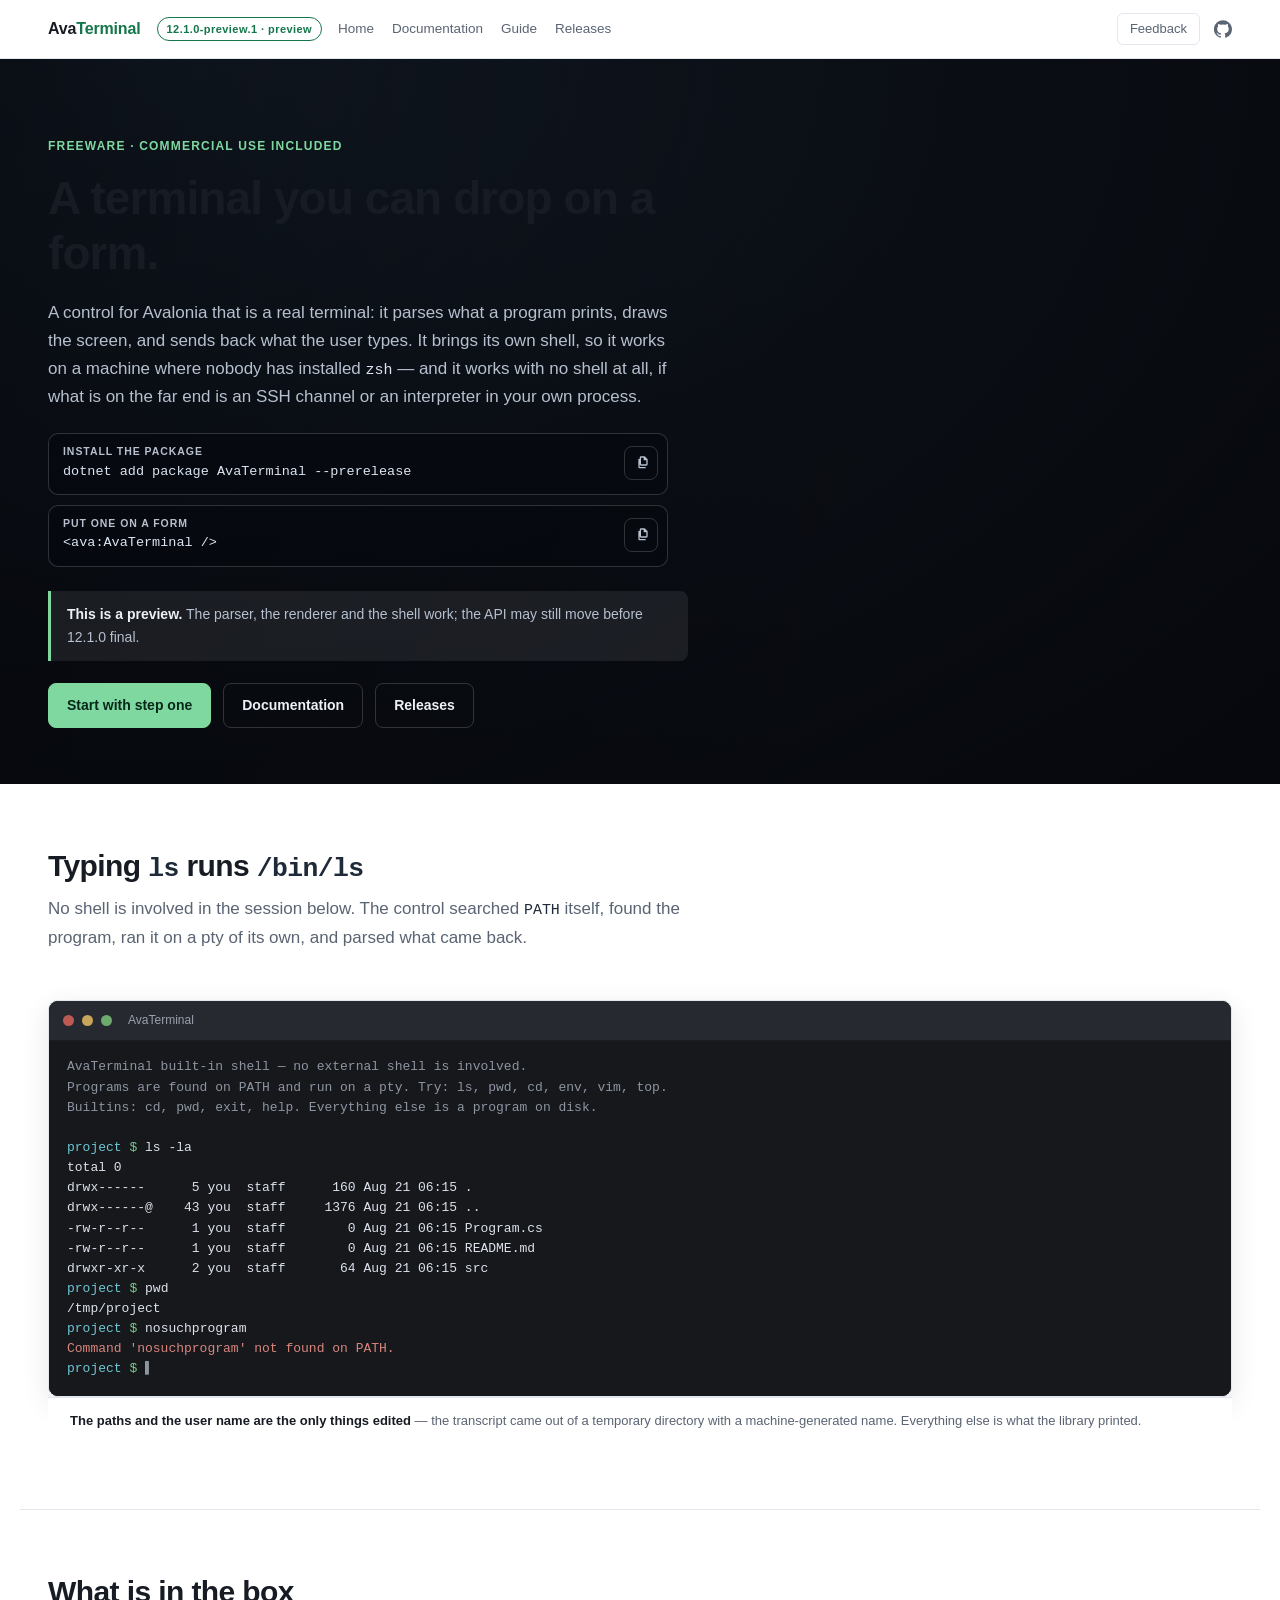
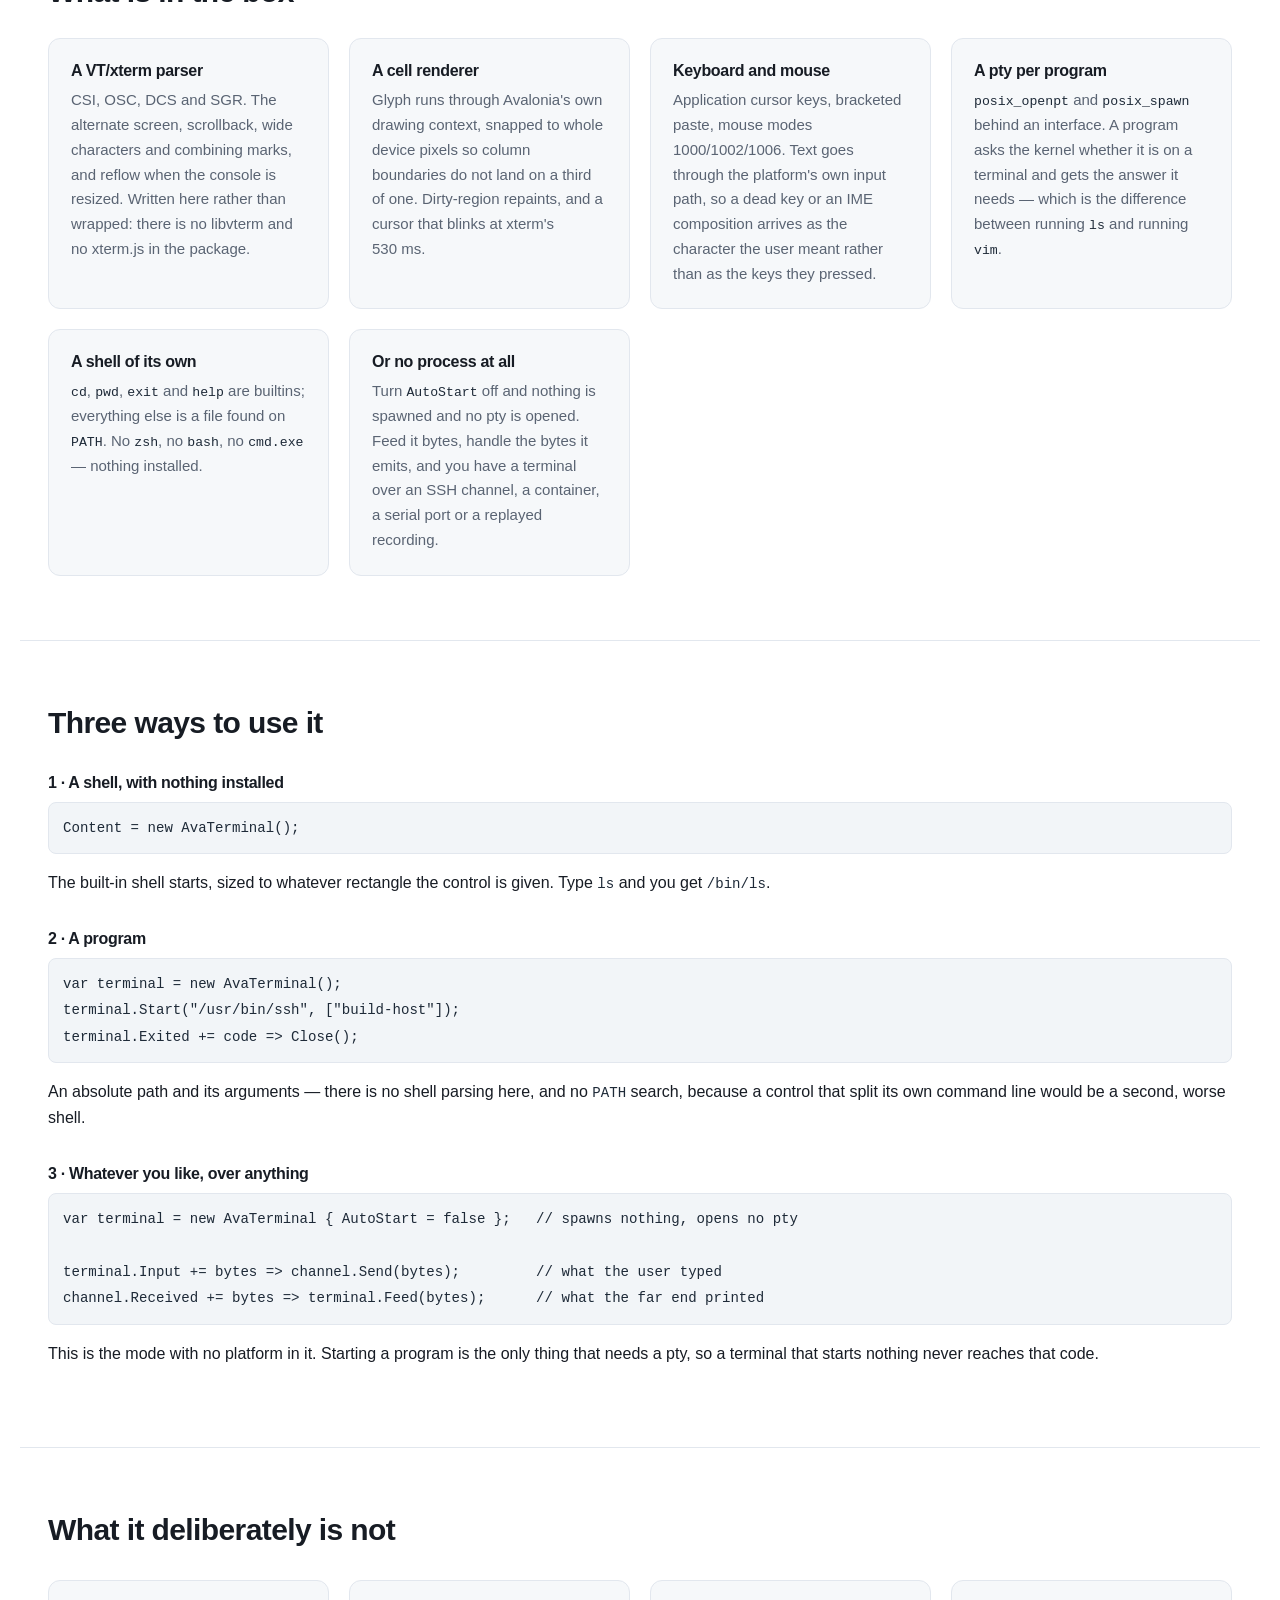
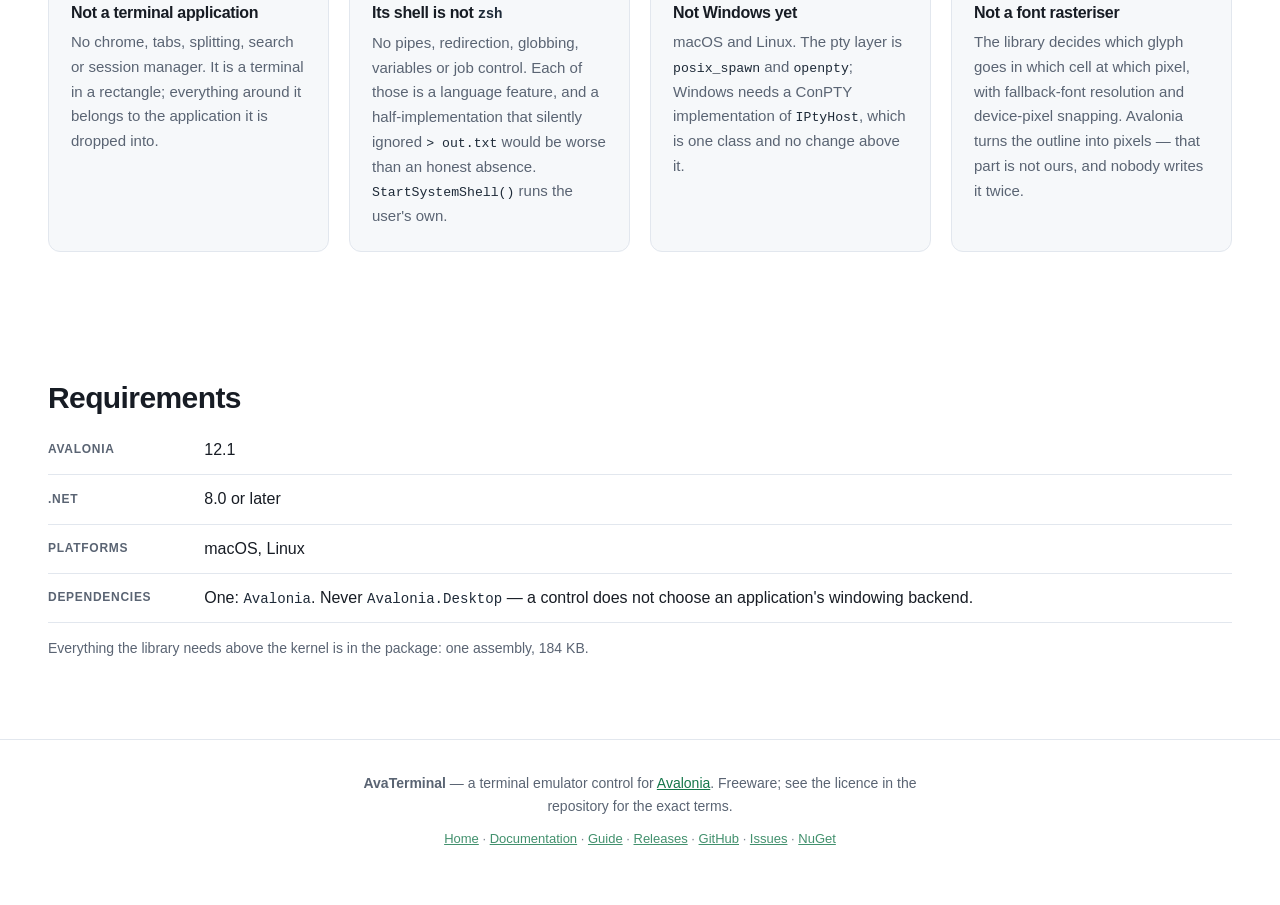
==== docs/index.html @ 20b995df "Published v12.1.0-preview.1" ====
<!doctype html>
<html lang="en">
<head>
<meta charset="utf-8">
<meta name="viewport" content="width=device-width, initial-scale=1">
<title>AvaTerminal — a terminal emulator control for Avalonia</title>
<meta name="description" content="A terminal emulator control for Avalonia. Drop it on a form and it works: a VT/xterm parser, a cell renderer, a pty, and a built-in shell that finds programs on PATH — no zsh, bash or cmd.exe required.">
<link rel="icon" href="icon.png">
<link rel="stylesheet" href="header.css">
<link rel="stylesheet" href="site.css">
<link rel="stylesheet" href="page.css">
</head>
<body data-page="home">

<!--#header-->
<!-- The shared header. Same markup, same class names and the same header.css as the other sites in
     this family. Rewritten by tools/site-parts.py — edit it there, not here. -->
<header class="bar"><nav class="nav" aria-label="Site">
  <a class="brand" href="index.html" title="Home">Ava<span>Terminal</span></a>
  <span class="tag">12.1.0-preview.1 · preview</span>
  <div class="links">
    <a href="index.html">Home</a>
    <a href="documentation.html">Documentation</a>
    <a href="guide.html">Guide</a>
    <a href="releases.html">Releases</a>
  </div>
  <div class="links tools">
    <details class="fb">
      <summary>Feedback</summary>
      <div class="fb-pop">
        <a href="https://github.com/pavel-zheltiakov/AvaTerminal/issues"><svg viewBox="0 0 24 24" aria-hidden="true"><path d="M12 .3a12 12 0 0 0-3.8 23.4c.6.1.8-.3.8-.6v-2c-3.3.7-4-1.6-4-1.6-.5-1.4-1.3-1.8-1.3-1.8-1.1-.7 0-.7 0-.7 1.2 0 1.9 1.2 1.9 1.2 1 1.8 2.8 1.3 3.5 1 0-.8.4-1.3.7-1.6-2.7-.3-5.5-1.3-5.5-6 0-1.2.5-2.3 1.2-3.1-.1-.3-.5-1.5.1-3.2 0 0 1-.3 3.4 1.2a11.5 11.5 0 0 1 6 0c2.3-1.5 3.3-1.2 3.3-1.2.6 1.7.2 2.9.1 3.2.8.8 1.2 1.9 1.2 3.1 0 4.7-2.8 5.7-5.5 6 .4.4.8 1.1.8 2.2v3.3c0 .3.2.7.8.6A12 12 0 0 0 12 .3"/></svg><span><b>GitHub Issues</b><small>A bug, a missing escape sequence, a question — in the open, where the answer helps the next person.</small></span></a>
      </div>
    </details>
    <a class="nav-ico" href="https://github.com/pavel-zheltiakov/AvaTerminal" title="GitHub" aria-label="GitHub"><svg viewBox="0 0 24 24" aria-hidden="true"><path d="M12 .3a12 12 0 0 0-3.8 23.4c.6.1.8-.3.8-.6v-2c-3.3.7-4-1.6-4-1.6-.5-1.4-1.3-1.8-1.3-1.8-1.1-.7 0-.7 0-.7 1.2 0 1.9 1.2 1.9 1.2 1 1.8 2.8 1.3 3.5 1 0-.8.4-1.3.7-1.6-2.7-.3-5.5-1.3-5.5-6 0-1.2.5-2.3 1.2-3.1-.1-.3-.5-1.5.1-3.2 0 0 1-.3 3.4 1.2a11.5 11.5 0 0 1 6 0c2.3-1.5 3.3-1.2 3.3-1.2.6 1.7.2 2.9.1 3.2.8.8 1.2 1.9 1.2 3.1 0 4.7-2.8 5.7-5.5 6 .4.4.8 1.1.8 2.2v3.3c0 .3.2.7.8.6A12 12 0 0 0 12 .3"/></svg></a>
  </div>
</nav></header>
<!--#/header-->

<div class="hero-wrap">
<section class="hero">
  <div class="hero-text">
    <p class="eyebrow">Freeware · commercial use included</p>
    <h1>A terminal you can drop on a form.</h1>
    <p class="lede">
      A control for Avalonia that is a real terminal: it parses what a program prints, draws the
      screen, and sends back what the user types. It brings its own shell, so it works on a machine
      where nobody has installed <code>zsh</code> — and it works with no shell at all, if what is on
      the far end is an SSH channel or an interpreter in your own process.
    </p>

    <div class="get">
      <div class="get-row">
        <span class="get-label">Install the package</span>
        <code>dotnet add package AvaTerminal --prerelease</code>
        <button class="copy" type="button" data-copy title="Copy to the clipboard">
          <span class="copy-label">Copied</span>
          <svg viewBox="0 0 24 24" aria-hidden="true"><path d="M9 2a2 2 0 0 0-2 2v10a2 2 0 0 0 2 2h8a2 2 0 0 0 2-2V6.4L14.6 2H9zm0 2h4v4h4v6H9V4zM5 6v12a2 2 0 0 0 2 2h9v-2H7V6H5z"/></svg>
          <span class="sr">Copy</span>
        </button>
      </div>
      <div class="get-row">
        <span class="get-label">Put one on a form</span>
        <code>&lt;ava:AvaTerminal /&gt;</code>
        <button class="copy" type="button" data-copy title="Copy to the clipboard">
          <span class="copy-label">Copied</span>
          <svg viewBox="0 0 24 24" aria-hidden="true"><path d="M9 2a2 2 0 0 0-2 2v10a2 2 0 0 0 2 2h8a2 2 0 0 0 2-2V6.4L14.6 2H9zm0 2h4v4h4v6H9V4zM5 6v12a2 2 0 0 0 2 2h9v-2H7V6H5z"/></svg>
          <span class="sr">Copy</span>
        </button>
      </div>
    </div>

    <p class="beta-note">
      <strong>This is a preview.</strong> The parser, the renderer and the shell work; the API may
      still move before 12.1.0 final.
    </p>

    <div class="hero-actions">
      <a class="button primary" href="guide.html">Start with step one</a>
      <a class="button" href="documentation.html">Documentation</a>
      <a class="button" href="releases.html">Releases</a>
    </div>
  </div>
</section>
</div>

<section class="stage">
  <h2>Typing <code>ls</code> runs <code>/bin/ls</code></h2>
  <p class="lede">
    No shell is involved in the session below. The control searched <code>PATH</code> itself, found
    the program, ran it on a pty of its own, and parsed what came back.
  </p>

  <!-- Captured from the library, not typed out: tests/AvaTerminal.Tests/SiteTranscript.cs starts a
       BuiltinShell in a temporary directory, types these three lines and writes down what came out.
       A page showing output the program has never produced is a page that goes quietly wrong. -->
  <div class="term">
    <div class="term-bar"><i></i><i></i><i></i><span>AvaTerminal</span></div>
<pre><span class="dim">AvaTerminal built-in shell — no external shell is involved.
Programs are found on PATH and run on a pty. Try: ls, pwd, cd, env, vim, top.
Builtins: cd, pwd, exit, help. Everything else is a program on disk.</span>

<span class="dir">project</span> <span class="sig">$</span> ls -la
total 0
drwx------      5 you  staff      160 Aug 21 06:15 .
drwx------@    43 you  staff     1376 Aug 21 06:15 ..
-rw-r--r--      1 you  staff        0 Aug 21 06:15 Program.cs
-rw-r--r--      1 you  staff        0 Aug 21 06:15 README.md
drwxr-xr-x      2 you  staff       64 Aug 21 06:15 src
<span class="dir">project</span> <span class="sig">$</span> pwd
/tmp/project
<span class="dir">project</span> <span class="sig">$</span> nosuchprogram
<span class="err">Command 'nosuchprogram' not found on PATH.</span>
<span class="dir">project</span> <span class="sig">$</span> <span class="dim">▌</span></pre>
  </div>
  <p class="stage-note">
    <strong>The paths and the user name are the only things edited</strong> — the transcript came out
    of a temporary directory with a machine-generated name. Everything else is what the library
    printed.
  </p>
</section>

<section class="features">
  <h2>What is in the box</h2>

  <div class="grid">
    <article>
      <h3>A VT/xterm parser</h3>
      <p>
        CSI, OSC, DCS and SGR. The alternate screen, scrollback, wide characters and combining marks,
        and reflow when the console is resized. Written here rather than wrapped: there is no
        libvterm and no xterm.js in the package.
      </p>
    </article>
    <article>
      <h3>A cell renderer</h3>
      <p>
        Glyph runs through Avalonia's own drawing context, snapped to whole device pixels so column
        boundaries do not land on a third of one. Dirty-region repaints, and a cursor that blinks at
        xterm's 530&nbsp;ms.
      </p>
    </article>
    <article>
      <h3>Keyboard and mouse</h3>
      <p>
        Application cursor keys, bracketed paste, mouse modes 1000/1002/1006. Text goes through the
        platform's own input path, so a dead key or an IME composition arrives as the character the
        user meant rather than as the keys they pressed.
      </p>
    </article>
    <article>
      <h3>A pty per program</h3>
      <p>
        <code>posix_openpt</code> and <code>posix_spawn</code> behind an interface. A program asks
        the kernel whether it is on a terminal and gets the answer it needs — which is the difference
        between running <code>ls</code> and running <code>vim</code>.
      </p>
    </article>
    <article>
      <h3>A shell of its own</h3>
      <p>
        <code>cd</code>, <code>pwd</code>, <code>exit</code> and <code>help</code> are builtins;
        everything else is a file found on <code>PATH</code>. No <code>zsh</code>, no
        <code>bash</code>, no <code>cmd.exe</code> — nothing installed.
      </p>
    </article>
    <article>
      <h3>Or no process at all</h3>
      <p>
        Turn <code>AutoStart</code> off and nothing is spawned and no pty is opened. Feed it bytes,
        handle the bytes it emits, and you have a terminal over an SSH channel, a container, a serial
        port or a replayed recording.
      </p>
    </article>
  </div>
</section>

<section class="start">
  <h2>Three ways to use it</h2>

  <h3>1 · A shell, with nothing installed</h3>
<pre><code>Content = new AvaTerminal();</code></pre>
  <p>
    The built-in shell starts, sized to whatever rectangle the control is given. Type <code>ls</code>
    and you get <code>/bin/ls</code>.
  </p>

  <h3>2 · A program</h3>
<pre><code>var terminal = new AvaTerminal();
terminal.Start("/usr/bin/ssh", ["build-host"]);
terminal.Exited += code =&gt; Close();</code></pre>
  <p>
    An absolute path and its arguments — there is no shell parsing here, and no <code>PATH</code>
    search, because a control that split its own command line would be a second, worse shell.
  </p>

  <h3>3 · Whatever you like, over anything</h3>
<pre><code>var terminal = new AvaTerminal { AutoStart = false };   // spawns nothing, opens no pty

terminal.Input += bytes =&gt; channel.Send(bytes);         // what the user typed
channel.Received += bytes =&gt; terminal.Feed(bytes);      // what the far end printed</code></pre>
  <p>
    This is the mode with no platform in it. Starting a program is the only thing that needs a pty,
    so a terminal that starts nothing never reaches that code.
  </p>
</section>

<section class="limits">
  <h2>What it deliberately is not</h2>

  <div class="cards">
    <div class="card">
      <h3>Not a terminal application</h3>
      <p>
        No chrome, tabs, splitting, search or session manager. It is a terminal in a rectangle;
        everything around it belongs to the application it is dropped into.
      </p>
    </div>
    <div class="card">
      <h3>Its shell is not <code>zsh</code></h3>
      <p>
        No pipes, redirection, globbing, variables or job control. Each of those is a language
        feature, and a half-implementation that silently ignored <code>&gt; out.txt</code> would be
        worse than an honest absence. <code>StartSystemShell()</code> runs the user's own.
      </p>
    </div>
    <div class="card">
      <h3>Not Windows yet</h3>
      <p>
        macOS and Linux. The pty layer is <code>posix_spawn</code> and <code>openpty</code>; Windows
        needs a ConPTY implementation of <code>IPtyHost</code>, which is one class and no change
        above it.
      </p>
    </div>
    <div class="card">
      <h3>Not a font rasteriser</h3>
      <p>
        The library decides which glyph goes in which cell at which pixel, with fallback-font
        resolution and device-pixel snapping. Avalonia turns the outline into pixels — that part is
        not ours, and nobody writes it twice.
      </p>
    </div>
  </div>
</section>

<section>
  <h2>Requirements</h2>
  <table>
    <tr><th>Avalonia</th><td>12.1</td></tr>
    <tr><th>.NET</th><td>8.0 or later</td></tr>
    <tr><th>Platforms</th><td>macOS, Linux</td></tr>
    <tr><th>Dependencies</th><td>One: <code>Avalonia</code>. Never <code>Avalonia.Desktop</code> — a control does not choose an application's windowing backend.</td></tr>
  </table>
  <p class="footnote">
    Everything the library needs above the kernel is in the package: one assembly, 184&nbsp;KB.
  </p>
</section>

<!--#footer-->
<footer>
  <p>
    <strong>AvaTerminal</strong> — a terminal emulator control for
    <a href="https://avaloniaui.net/">Avalonia</a>. Freeware; see the licence in the repository for the
    exact terms.
  </p>
  <p class="thin">
    <a href="index.html">Home</a> ·
    <a href="documentation.html">Documentation</a> ·
    <a href="guide.html">Guide</a> ·
    <a href="releases.html">Releases</a> ·
    <a href="https://github.com/pavel-zheltiakov/AvaTerminal">GitHub</a> ·
    <a href="https://github.com/pavel-zheltiakov/AvaTerminal/issues">Issues</a> ·
    <a href="https://www.nuget.org/packages/AvaTerminal">NuGet</a>
  </p>
</footer>
<!--#/footer-->

<script src="site.js" defer></script>
</body>
</html>
---- docs/header.css ----
/*
 * The shared header — one component, used by every page of every one of these projects.
 *
 * Structure and class names are the ones AvaDevTools uses, so the two sites read as the same product
 * family: brand and the page's own links on the left, feedback and the outbound icons pushed to the
 * right. Nothing here names a colour. Every value comes from a custom property the host stylesheet
 * defines, which is why the identical markup renders in this site's green palette and in AvaDevTools'
 * blue one without a fork.
 *
 * Required from the host: --bar (the bar's height) and --bg-alt --panel --line --text --dim --accent.
 *
 * Optional from the host: --bar-width and --bar-pad, which put the bar's contents on the same centred
 * column as the page beneath it. The bar itself stays full width — a sticky rule that stopped short of
 * the window edges would read as a floating box rather than as the top of the page — but a brand jammed
 * against the left edge of a wide monitor while the first heading below it starts two hundred pixels in
 * is the kind of misalignment that is invisible until it is pointed out and impossible to unsee after.
 * The defaults suit a single-column page; a site with a different content width says so.
 *
 * The feedback popup is a <details>. Disclosure is something HTML already does, so the header needs no
 * script — which matters, because the generated reference pages have none and are meant to keep working
 * from a file:// URL.
 */

.bar {
  position: sticky;
  top: 0;
  z-index: 20;
  background: var(--panel);
  border-bottom: 1px solid var(--line);
}

.bar .nav {
  display: flex;
  align-items: center;
  gap: 16px;
  height: var(--bar);
  max-width: var(--bar-width, 1240px);
  margin: 0 auto;
  padding: 0 var(--bar-pad, 28px);
}

.brand {
  display: flex;
  align-items: center;
  font-weight: 650;
  font-size: 16px;
  letter-spacing: -0.01em;
  color: var(--text);
  text-decoration: none;
  white-space: nowrap;
}

/* No gap on .brand — a name split across two spans is one word, and a gap would put a space inside it.
   The dot, where a site uses one, carries its own margin. */
.brand .dot {
  width: 10px;
  height: 10px;
  margin-right: 9px;
  border-radius: 50%;
  background: var(--accent);
  box-shadow: 0 0 10px var(--accent);
}

.brand span { color: var(--accent); }

.tag {
  font-size: 11px;
  font-weight: 600;
  letter-spacing: 0.04em;
  color: var(--accent);
  border: 1px solid var(--accent);
  border-radius: 999px;
  padding: 2px 9px;
  white-space: nowrap;
}

/* Direct children only. The popup hanging off the feedback button is full of prose that has to wrap,
   and it lives inside .links — so a descendant selector here would set nowrap on it and push it off
   the side of the screen. */
.bar .links { display: flex; align-items: center; gap: 18px; }
.bar .links > a { color: var(--dim); text-decoration: none; font-size: 13.5px; white-space: nowrap; }
.bar .links > a:hover { color: var(--text); }

.bar .tools { margin-left: auto; gap: 14px; }

.nav-ico { display: flex; align-items: center; color: var(--dim); }
.nav-ico svg { width: 18px; height: 18px; fill: currentColor; }
.nav-ico:hover { color: var(--text); }

/* ---- feedback ---- */

.fb { position: relative; }

.fb > summary {
  list-style: none;
  cursor: pointer;
  user-select: none;
  padding: 4px 12px;
  font-size: 13px;
  color: var(--dim);
  border: 1px solid var(--line);
  border-radius: 6px;
}

.fb > summary::-webkit-details-marker { display: none; }
.fb > summary:hover, .fb[open] > summary { color: var(--text); border-color: var(--accent); }

.fb-pop {
  position: absolute;
  top: calc(100% + 10px);
  right: 0;
  z-index: 30;
  width: 274px;
  padding: 6px;
  background: var(--panel);
  border: 1px solid var(--line);
  border-radius: 10px;
  box-shadow: 0 12px 32px rgb(0 0 0 / 35%);
}

.fb-pop a {
  display: flex;
  gap: 10px;
  align-items: flex-start;
  padding: 9px 10px;
  border-radius: 7px;
  color: var(--text);
  font-size: 13.5px;
  text-decoration: none;
}

.fb-pop a:hover { background: var(--bg-alt); }
.fb-pop a > span { min-width: 0; }
.fb-pop svg { width: 17px; height: 17px; fill: var(--dim); flex: none; margin-top: 2px; }
.fb-pop a:hover svg { fill: var(--accent); }
.fb-pop b { display: block; font-weight: 600; line-height: 1.35; }
.fb-pop small { display: block; margin-top: 1px; color: var(--dim); font-size: 12px; line-height: 1.45; }

/* ---- narrow ----
   The page links drop to their own row; the brand and the outbound links stay on the first one, because
   those are the two things worth reaching without thinking. */

/* The bar is two rows below this width, so --bar — which is what anything scrolling to an anchor subtracts —
   has to grow with it. That override lives in site.css and api.css rather than here, because both of them
   load after this file and would otherwise put the 58px back. */

@media (max-width: 860px) {
  .bar .nav { flex-wrap: wrap; height: auto; padding: 10px 16px; row-gap: 10px; }
  /* The centring is what a narrow screen has no room for: below this width the content column is the
     window, so the max-width would only take the padding back off again. */
  .bar .links:not(.tools) { order: 1; width: 100%; gap: 16px; flex-wrap: wrap; row-gap: 8px; }
  .fb-pop { width: min(274px, calc(100vw - 32px)); }
}
---- docs/site.css ----
/*
 * One stylesheet, no framework, no build step.
 *
 * Dark by default because the product is a dark viewport, but the reader's own setting wins — a light-mode
 * user opening a black page has been told the page does not care about them.
 */

:root {
  --bg: #0d1016;
  --bg-alt: #11151d;
  --panel: #151a23;
  --line: #222a36;
  --text: #dde2ec;
  --dim: #949dad;
  --accent: #7fd8a0;
  --accent-ink: #06281a;
  --code: #cbd4e4;
  --codebg: #0b0e14;
  --shadow: 0 8px 32px rgb(0 0 0 / 45%);
  --bar: 58px;

  /* What header.css puts the bar's contents on. The same pair every <section> below uses, written here
     rather than left to the header's defaults so that changing the page's column moves the brand with it. */
  --bar-width: 1240px;
  --bar-pad: 28px;
}

@media (prefers-color-scheme: light) {
  :root {
    --bg: #ffffff;
    --bg-alt: #f6f8fa;
    --panel: #ffffff;
    --line: #e2e7ee;
    --text: #171c24;
    --dim: #5a6473;
    --accent: #14764a;
    --accent-ink: #ffffff;
    --code: #1e2a38;
    --codebg: #f2f5f8;
    --shadow: 0 8px 28px rgb(15 25 40 / 10%);
  }
}

* { box-sizing: border-box; }

body {
  margin: 0;
  background: var(--bg);
  color: var(--text);
  font: 16px/1.65 -apple-system, BlinkMacSystemFont, "Segoe UI", Roboto, Helvetica, Arial, sans-serif;
  -webkit-font-smoothing: antialiased;
}

img { max-width: 100%; height: auto; display: block; }

a { color: var(--accent); }

h1, h2, h3 { letter-spacing: -0.02em; line-height: 1.2; }

code {
  font-family: ui-monospace, SFMono-Regular, "SF Mono", Menlo, Consolas, monospace;
  font-size: 0.88em;
  color: var(--code);
}

pre {
  margin: 0 0 16px;
  padding: 12px 14px;
  overflow-x: auto;
  background: var(--codebg);
  border: 1px solid var(--line);
  border-radius: 8px;
}

pre code { white-space: pre; }

/* The install line on a release card. site.js writes these; nothing on the landing page uses it any more. */
.install { display: inline-block; margin-bottom: 14px; font-size: 15px; }

/* The top bar lives in header.css — the same file, the same markup and the same class names as the other
   sites in this family. It reads --bar and the palette above and nothing else. */

/* ---- hero ----

   The hero stands on shots/hero.jpg, which is a dark photograph in both themes — so inside .hero-wrap the
   palette stops following the page and fixes itself. Redefining the custom properties on the wrapper rather
   than restyling each element means everything inside, including anything added later, is already correct:
   a light-mode reader gets a dark hero, which is the only readable answer short of shipping a second
   photograph. */

.hero-wrap {
  position: relative;
  isolation: isolate;
  background: #06080d url("shots/hero.jpg") center / cover no-repeat;

  --text: #eef2f8;
  --dim: #b6c0ce;
  --code: #dbe4f0;
  --codebg: rgb(6 9 14 / 66%);
  --line: rgb(255 255 255 / 17%);
  --bg-alt: rgb(255 255 255 / 8%);
  --accent: #7fd8a0;
  --accent-ink: #06281a;
}

/* A little more darkness under the words than the file already carries. The baked gradient is aimed at one
   crop; this one survives every other, which matters most on a phone, where cover throws away most of the
   width and the part that survives is not the part that was darkened. */
.hero-wrap::before {
  content: "";
  position: absolute;
  inset: 0;
  z-index: -1;
  background: linear-gradient(100deg, rgb(5 7 12 / 62%) 0%, rgb(5 7 12 / 24%) 46%, rgb(5 7 12 / 0%) 68%);
}

.hero {
  display: grid;
  grid-template-columns: minmax(0, 640px);
  gap: 48px;
  align-items: center;
  max-width: 1240px;
  margin: 0 auto;
  padding: 78px 28px 56px;
}

.hero-credit {
  max-width: 1240px;
  margin: 0 auto;
  padding: 0 28px 26px;
  color: var(--dim);
  font-size: 12.5px;
}

.eyebrow {
  margin: 0 0 14px;
  font-size: 12px;
  font-weight: 600;
  letter-spacing: 0.1em;
  text-transform: uppercase;
  color: var(--accent);
}

.hero h1 { margin: 0 0 18px; font-size: clamp(30px, 4.4vw, 46px); }

.lede { color: var(--dim); font-size: 17px; margin: 0 0 22px; }

/* ---- the two commands ----

   A label over each command rather than beside it, and the copy button spanning both rows on the right.
   Beside would work for "Install the package" and then break on the clone URL, which is fifty-six
   characters and has nowhere to go on a phone; this way the command owns the full width of the row and
   scrolls inside it when there is not enough. */

.get { display: grid; gap: 10px; margin: 0 0 24px; max-width: 620px; }

.get-row {
  display: grid;
  grid-template-columns: minmax(0, 1fr) auto;
  align-items: center;
  column-gap: 10px;
  padding: 9px 9px 11px 14px;
  background: var(--codebg);
  border: 1px solid var(--line);
  border-radius: 10px;
}

.get-label {
  grid-column: 1;
  font-size: 10.5px;
  font-weight: 650;
  letter-spacing: 0.09em;
  text-transform: uppercase;
  color: var(--dim);
}

.get-row code {
  grid-column: 1;
  overflow-x: auto;
  white-space: nowrap;
  font-size: 13.5px;
  scrollbar-width: none;
}

.get-row code::-webkit-scrollbar { display: none; }

.copy {
  grid-column: 2;
  grid-row: 1 / 3;
  display: grid;
  place-items: center;
  width: 34px;
  height: 34px;
  padding: 0;
  background: none;
  border: 1px solid var(--line);
  border-radius: 8px;
  color: var(--dim);
  cursor: pointer;
}

.copy:hover { color: var(--text); border-color: var(--accent); }
.copy svg { width: 16px; height: 16px; fill: currentColor; }

/* Both children occupy the same cell, so the button does not change size when the word appears. */
.copy > * { grid-area: 1 / 1; }
.copy .copy-label {
  font-size: 10px;
  font-weight: 650;
  letter-spacing: 0.03em;
  color: var(--accent);
  opacity: 0;
}

.copy[data-copied] { border-color: var(--accent); }
.copy[data-copied] svg { opacity: 0; }
.copy[data-copied] .copy-label { opacity: 1; }

/* Present to a screen reader, absent from the page. The icon says "copy" to everyone who can see it. */
.sr {
  position: absolute;
  width: 1px;
  height: 1px;
  overflow: hidden;
  clip-path: inset(50%);
  white-space: nowrap;
}

.beta-note {
  margin: 0 0 22px;
  padding: 12px 16px;
  border-left: 3px solid var(--accent);
  background: var(--bg-alt);
  border-radius: 0 8px 8px 0;
  color: var(--dim);
  font-size: 14px;
}

.beta-note strong { color: var(--text); }

.hero-actions { display: flex; gap: 12px; flex-wrap: wrap; margin: 0; }

.button {
  display: inline-block;
  padding: 10px 18px;
  border: 1px solid var(--line);
  border-radius: 8px;
  color: var(--text);
  text-decoration: none;
  font-size: 14px;
  font-weight: 550;
}

.button:hover { border-color: var(--accent); }

.button.primary {
  background: var(--accent);
  border-color: var(--accent);
  color: var(--accent-ink);
}

figcaption { color: var(--dim); font-size: 13px; margin-top: 10px; }

/* ---- the demo stage ----

   demo.html is one control filling the window, so its page is a column: bar, stage, one line underneath.
   The stage takes what is left rather than a fixed height, because "what is left" is the only answer that
   is right on a laptop, on a phone in either orientation, and on the two-row bar in between. */

/* height, not min-height. A flex column sized only by min-height has no definite height to hand down, so
   the percentage below has nothing to resolve against — and an iframe with no resolvable height falls back
   to its default of 150 pixels, which is what a three-dimensional scene squeezed into a letterbox at the
   top of a black page looks like. */
body.demo-page {
  display: flex;
  flex-direction: column;
  height: 100vh;
  height: 100svh;
}

/* Grid with one explicit row, for the same reason. A flex item's used height is not definite enough for a
   percentage child in every browser; 1fr of a definite container is. */
.stage {
  flex: 1 1 auto;
  min-height: 320px;
  display: grid;
  grid-template-rows: 1fr;
}

.stage-frame {
  display: block;
  width: 100%;
  height: 100%;
  border: 0;
  background: #06080d;
}

/* The film, and the still a browser with no video falls back to. Both fill the frame and neither is
   allowed to make the page taller than the picture it is showing. */
.stage-frame > video,
.stage-frame > img,
.stage-frame > video > img {
  display: block;
  width: 100%;
  height: auto;
}

.stage-note {
  margin: 0;
  padding: 12px 22px 14px;
  border-top: 1px solid var(--line);
  background: var(--panel);
  color: var(--dim);
  font-size: 13px;
}

.stage-note strong { color: var(--text); }

/* ---- sections ---- */

/* scroll-margin because the header is sticky: without it a jump to #start puts the heading behind the bar.
   The 64px padding hides that on a wide screen by accident, and stops hiding it the moment the bar wraps. */
section { max-width: 1240px; margin: 0 auto; padding: 64px 28px; scroll-margin-top: var(--bar); }

section h2 {
  font-size: clamp(22px, 2.6vw, 30px);
  margin: 0 0 10px;
}

section > .lede { max-width: 70ch; }

.story, .measured { border-top: 1px solid var(--line); }
.features, .start, .limits { border-top: 1px solid var(--line); }

/* ---- story slider ---- */

.slider { position: relative; margin-top: 28px; }

.track { display: grid; gap: 40px; }

/* Applied by script. Without it every slide is simply visible, stacked, which is a perfectly good page. */
.slider.live .track { display: block; }
.slider.live .slide { display: none; }
.slider.live .slide.current { display: grid; }

.slide {
  margin: 0;
  grid-template-columns: minmax(0, 3fr) minmax(0, 2fr);
  gap: 32px;
  align-items: center;
}

.slide img {
  border-radius: 12px;
  border: 1px solid var(--line);
  box-shadow: var(--shadow);
  background: var(--codebg);
}

.slide figcaption { margin: 0; color: var(--text); }
.slide figcaption h3 { margin: 0 0 10px; font-size: 19px; }
.slide figcaption p { margin: 0; color: var(--dim); }

.slide-nav {
  position: absolute;
  top: 34%;
  width: 40px;
  height: 40px;
  border-radius: 50%;
  border: 1px solid var(--line);
  background: var(--panel);
  color: var(--text);
  font-size: 20px;
  line-height: 1;
  cursor: pointer;
  display: none;
}

.slider.live .slide-nav { display: block; }
.slide-nav:hover { border-color: var(--accent); }
.slide-nav.prev { left: -8px; }
.slide-nav.next { right: -8px; }

.dots { display: none; gap: 8px; justify-content: center; margin-top: 28px; flex-wrap: wrap; }
.slider.live .dots { display: flex; }

.dots button {
  width: 26px;
  height: 26px;
  padding: 0;
  border-radius: 50%;
  border: 1px solid var(--line);
  background: none;
  color: var(--dim);
  font-size: 11px;
  cursor: pointer;
}

.dots button[aria-selected="true"] {
  border-color: var(--accent);
  color: var(--accent);
  font-weight: 700;
}

/* ---- concepts ----
   Hand-drawn SVG, coloured from the same custom properties as the page, so one diagram is legible in both
   themes. Narrow screens scroll it rather than shrink it: a diagram squeezed to 320px is not a smaller
   diagram, it is an unreadable one. */

.concepts { border-top: 1px solid var(--line); }

.diagram { overflow-x: auto; margin: 28px 0 20px; }
.diagram svg { display: block; width: 100%; min-width: 720px; height: auto; }

.d-box { fill: var(--panel); stroke: var(--line); }
.d-box-accent { fill: var(--panel); stroke: var(--accent); }
.d-row { fill: var(--bg-alt); stroke: var(--line); }
.d-band-label {
  fill: var(--dim); font: 650 10px -apple-system, BlinkMacSystemFont, "Segoe UI", sans-serif;
  letter-spacing: 0.12em; text-transform: uppercase;
}
.d-title { fill: var(--text); font: 600 13.5px -apple-system, BlinkMacSystemFont, "Segoe UI", sans-serif; }
.d-sub { fill: var(--dim); font: 11.5px -apple-system, BlinkMacSystemFont, "Segoe UI", sans-serif; }
.d-note { fill: var(--dim); font: 11px -apple-system, BlinkMacSystemFont, "Segoe UI", sans-serif; }
.d-edge { stroke: var(--dim); stroke-width: 1.4; fill: none; }
.d-head { fill: var(--dim); }
.d-rule { stroke: var(--line); stroke-width: 1; stroke-dasharray: 5 5; fill: none; }

/* Small line drawings inside the boxes. A label alone says what a stage is called; a picture of a tree, a
   copy, a photograph and a window says what it *is*, which is the thing a reader who has not used the
   library yet is missing. */
.d-glyph { fill: none; stroke: var(--accent); stroke-width: 1.6; stroke-linecap: round; stroke-linejoin: round; }
.d-glyph-solid { fill: var(--panel); stroke: var(--accent); stroke-width: 1.6; }
.d-glyph-ink { fill: var(--accent); }
.d-glyph-dim { fill: none; stroke: var(--dim); stroke-width: 1.4; }

.cards {
  display: grid;
  grid-template-columns: repeat(auto-fit, minmax(280px, 1fr));
  gap: 20px;
  margin-top: 32px;
}

.card {
  display: block;
  padding: 22px;
  background: var(--bg-alt);
  border: 1px solid var(--line);
  border-radius: 12px;
  text-decoration: none;
}

.card:hover { border-color: var(--accent); }
.card h3 { margin: 0 0 8px; font-size: 16px; color: var(--text); }
.card p { margin: 0; color: var(--dim); font-size: 15px; }

/* ---- features ---- */

.grid {
  display: grid;
  grid-template-columns: repeat(auto-fit, minmax(280px, 1fr));
  gap: 20px;
  margin-top: 28px;
}

.grid article {
  padding: 22px;
  background: var(--bg-alt);
  border: 1px solid var(--line);
  border-radius: 12px;
}

.grid h3 { margin: 0 0 8px; font-size: 16px; }
.grid p { margin: 0; color: var(--dim); font-size: 15px; }

/* ---- measured ---- */

.scroller { overflow-x: auto; margin: 24px 0 12px; }

table { width: 100%; border-collapse: collapse; min-width: 560px; }

th, td { text-align: left; padding: 11px 16px 11px 0; border-bottom: 1px solid var(--line); }

th { font-size: 12px; text-transform: uppercase; letter-spacing: 0.06em; color: var(--dim); font-weight: 600; }

td.num, th.num { text-align: right; font-variant-numeric: tabular-nums; }
tbody td.num { font-weight: 650; }

.footnote { color: var(--dim); font-size: 14px; max-width: 78ch; }

/* ---- quick start ---- */

.two-up {
  display: grid;
  grid-template-columns: repeat(auto-fit, minmax(320px, 1fr));
  gap: 32px;
  margin: 24px 0 8px;
}

.two-up h3 { font-size: 15px; margin: 0 0 10px; color: var(--dim); font-weight: 600; }
.two-up h3:not(:first-child) { margin-top: 24px; }
.two-up p { color: var(--dim); font-size: 15px; }

.start > h3 { font-size: 16px; margin: 32px 0 10px; }

/* ---- limits ---- */

.limits ul { margin: 24px 0 0; padding-left: 22px; max-width: 82ch; }
.limits li { margin-bottom: 10px; color: var(--dim); }
.limits strong { color: var(--text); }

/* The way into the book, for a reader who has never done any of this. Same shape as the beta note, because
   both are an aside that should not read as another feature card. */
.book-note { margin-top: 28px; max-width: 82ch; }
.book-note strong { color: var(--text); }

/* The language switcher, built by site.js only when there is a language to switch to. */
.langs { display: flex; gap: 10px; align-items: center; }
.langs a { color: var(--dim); text-decoration: none; font-size: 12.5px; }
.langs a:hover { color: var(--text); }
.langs a.on { color: var(--accent); font-weight: 600; }

/* ---- releases ----
   One card per version, the notes rendered from the same Markdown the GitHub release carries. The prose is
   held to a reading measure while the card is not, because a release-notes table wants the width and a
   paragraph does not. */

.releases { max-width: 1000px; }

.rel {
  margin: 28px 0 0;
  padding: 22px 24px 18px;
  background: var(--bg-alt);
  border: 1px solid var(--line);
  border-radius: 12px;
}

.rel h3 { margin: 0 0 14px; font-size: 20px; }

.rel-date { margin-left: 8px; font-size: 13px; font-weight: 400; color: var(--dim); letter-spacing: 0; }

.rel-pre {
  margin-left: 8px;
  padding: 2px 8px;
  border: 1px solid var(--accent);
  border-radius: 999px;
  color: var(--accent);
  font-size: 11px;
  font-weight: 600;
  letter-spacing: 0.04em;
  vertical-align: 2px;
}

.rel .install { display: block; margin-bottom: 18px; }

.rel-body { max-width: 82ch; }
.rel-body p { color: var(--dim); }
/* The Markdown renderer shifts every heading down a level to sit under the card's own title, so the notes'
   "## API" arrives as an h3 and its "### Scene" as an h4. The two were styled the wrong way round: the
   section headings came out smaller, greyer and uppercase, while the subsections nested inside them were
   larger and white — which reads as the hierarchy running backwards. API, Improvements and Known limits
   are the three things somebody scans for, so they get the weight; Scene and Renderers are subdivisions of
   one of them and take the quiet label style that used to be on their parent. */
.rel-body h3 {
  margin: 28px 0 10px;
  padding-top: 20px;
  border-top: 1px solid var(--line);
  font-size: 17px;
  font-weight: 650;
  color: var(--text);
}

/* A rule reads as a separator between sections, not as the top of the first one. */
.rel-body h3:first-child { margin-top: 6px; padding-top: 0; border-top: 0; }

.rel-body h4 {
  margin: 18px 0 6px;
  font-size: 12.5px;
  font-weight: 600;
  text-transform: uppercase;
  letter-spacing: 0.06em;
  color: var(--dim);
}
.rel-body ul { margin: 0 0 14px; padding-left: 22px; color: var(--dim); }
.rel-body .scroller { max-width: none; }
.rel-body table { min-width: 480px; }
.rel-body strong { color: var(--text); }

.rel-links { margin: 18px 0 0; font-size: 14px; color: var(--dim); }

/* ---- footer ---- */

footer {
  border-top: 1px solid var(--line);
  padding: 32px 28px 48px;
  text-align: center;
  color: var(--dim);
  font-size: 14px;
}

footer p { max-width: 74ch; margin: 0 auto 10px; }
footer .thin { font-size: 13px; opacity: 0.8; }

/* ---- narrow ---- */

/* Matches the width at which header.css wraps the bar onto two rows. See the note there: the value has to be
   corrected from here, because this file loads second. */
@media (max-width: 860px) { :root { --bar: 96px; } }

@media (max-width: 900px) {
  .hero { grid-template-columns: minmax(0, 1fr); gap: 32px; padding-top: 44px; }

  /* cover keeps the middle of the file, and the middle is where the photographs are — so the words end up
     over them. Pull the crop left onto the planet, and darken the whole thing rather than one side of it. */
  .hero-wrap { background-position: 26% center; }
  .hero-wrap::before { background: linear-gradient(180deg, rgb(5 7 12 / 74%), rgb(5 7 12 / 90%)); }
  .slide { grid-template-columns: 1fr; gap: 20px; }
  .slide-nav { top: auto; bottom: -6px; }
  .slide-nav.prev { left: 0; }
  .slide-nav.next { right: 0; }
  .slider.live .dots { margin-top: 20px; }
}
---- docs/page.css ----
/* AvaTerminal's own additions to the family stylesheet.

   site.css is shared with the other sites in this family and is not edited here. Two things are
   different about this one: there is no hero photograph — a terminal is a dark rectangle, and a
   photograph behind it would be a picture of a picture — and it has two long prose pages, which
   the shared sheet has no vocabulary for. */

/* The hero, without the photograph. The palette below is the one .hero-wrap fixes when it stands on
   a dark image, kept so everything inside it still reads. */
.hero-wrap {
  background: radial-gradient(120% 140% at 12% 0%, #16202c 0%, #0a0d13 55%, #06080d 100%);
}

/* ---- a terminal, drawn as itself ---- */

.term {
  margin: 26px 0 0;
  border: 1px solid var(--line);
  border-radius: 10px;
  overflow: hidden;
  background: #16181c;
  box-shadow: var(--shadow);
}

.term-bar {
  display: flex;
  align-items: center;
  gap: 8px;
  padding: 10px 14px;
  background: #26292f;
  border-bottom: 1px solid rgb(0 0 0 / 35%);
}

.term-bar i { width: 11px; height: 11px; border-radius: 50%; display: block; }
.term-bar i:nth-child(1) { background: #be5a54; }
.term-bar i:nth-child(2) { background: #c8a55a; }
.term-bar i:nth-child(3) { background: #6eaa6e; }
.term-bar span { margin-left: 8px; font-size: 12px; color: #99a1ad; }

.term pre {
  margin: 0;
  padding: 16px 18px;
  background: #16181c;
  color: #dde2ec;
  border: 0;
  border-radius: 0;
  font-size: 13px;
  line-height: 1.55;
  overflow-x: auto;
}

.term .dir { color: #6ec7d6; }
.term .sig { color: #78c98a; }
.term .err { color: #d8867e; }
.term .dim { color: #8d95a2; }

/* ---- documentation and guide ---- */

.doc { display: grid; grid-template-columns: 220px minmax(0, 1fr); gap: 48px; align-items: start; }

.toc { position: sticky; top: calc(var(--bar) + 24px); font-size: 14px; }
.toc h2 { font-size: 13px; text-transform: uppercase; letter-spacing: .08em; color: var(--dim); margin: 0 0 10px; }
.toc ol { list-style: none; margin: 0; padding: 0; }
.toc li { margin: 0 0 7px; }
.toc a { color: var(--dim); text-decoration: none; }
.toc a:hover { color: var(--accent); }
.toc .sub { padding-left: 12px; font-size: 13px; }

.doc-body > section { max-width: none; margin: 0; padding: 0 0 52px; }
.doc-body h2 { scroll-margin-top: calc(var(--bar) + 20px); }
.doc-body h3 { font-size: 17px; margin: 30px 0 8px; scroll-margin-top: calc(var(--bar) + 20px); }
.doc-body h4 { font-size: 15px; margin: 22px 0 6px; color: var(--text); }
.doc-body p, .doc-body li { line-height: 1.65; }
.doc-body table { min-width: 0; margin: 14px 0 8px; }
.doc-body td code, .doc-body th code { white-space: nowrap; }

/* A member's signature: the line somebody scanning the page is looking for. */
.sig-line {
  display: block;
  margin: 18px 0 6px;
  padding: 10px 14px;
  background: var(--codebg);
  border-left: 3px solid var(--accent);
  border-radius: 0 6px 6px 0;
  font-family: ui-monospace, SFMono-Regular, Menlo, Consolas, monospace;
  font-size: 13.5px;
  color: var(--code);
  overflow-x: auto;
  white-space: pre;
}

.note {
  margin: 18px 0;
  padding: 14px 18px;
  border-left: 3px solid var(--line);
  background: var(--bg-alt);
  border-radius: 0 6px 6px 0;
  color: var(--dim);
  font-size: 15px;
}

.note strong { color: var(--text); }
.note.warn { border-left-color: #c8a55a; }

.step { counter-increment: step; }
.step > h2::before {
  content: counter(step);
  display: inline-grid;
  place-items: center;
  width: 30px; height: 30px;
  margin-right: 12px;
  border-radius: 50%;
  background: var(--accent);
  color: var(--accent-ink);
  font-size: 15px;
  vertical-align: 2px;
}
.doc-body { counter-reset: step; }

@media (max-width: 900px) {
  .doc { grid-template-columns: minmax(0, 1fr); gap: 20px; }
  .toc { position: static; }
}

/* Small page-level classes the guide uses, so no style attribute appears in the markup. */
.toc-more { margin-top: 22px; }
.toc-more a { color: var(--dim); text-decoration: none; }
.toc-more a:hover { color: var(--accent); }
.guide-title { margin: 0 0 10px; font-size: clamp(26px, 3vw, 34px); }
.rule-above { border-top: 1px solid var(--line); padding-top: 36px; }
pre.in-note { margin: 10px 0 0; }
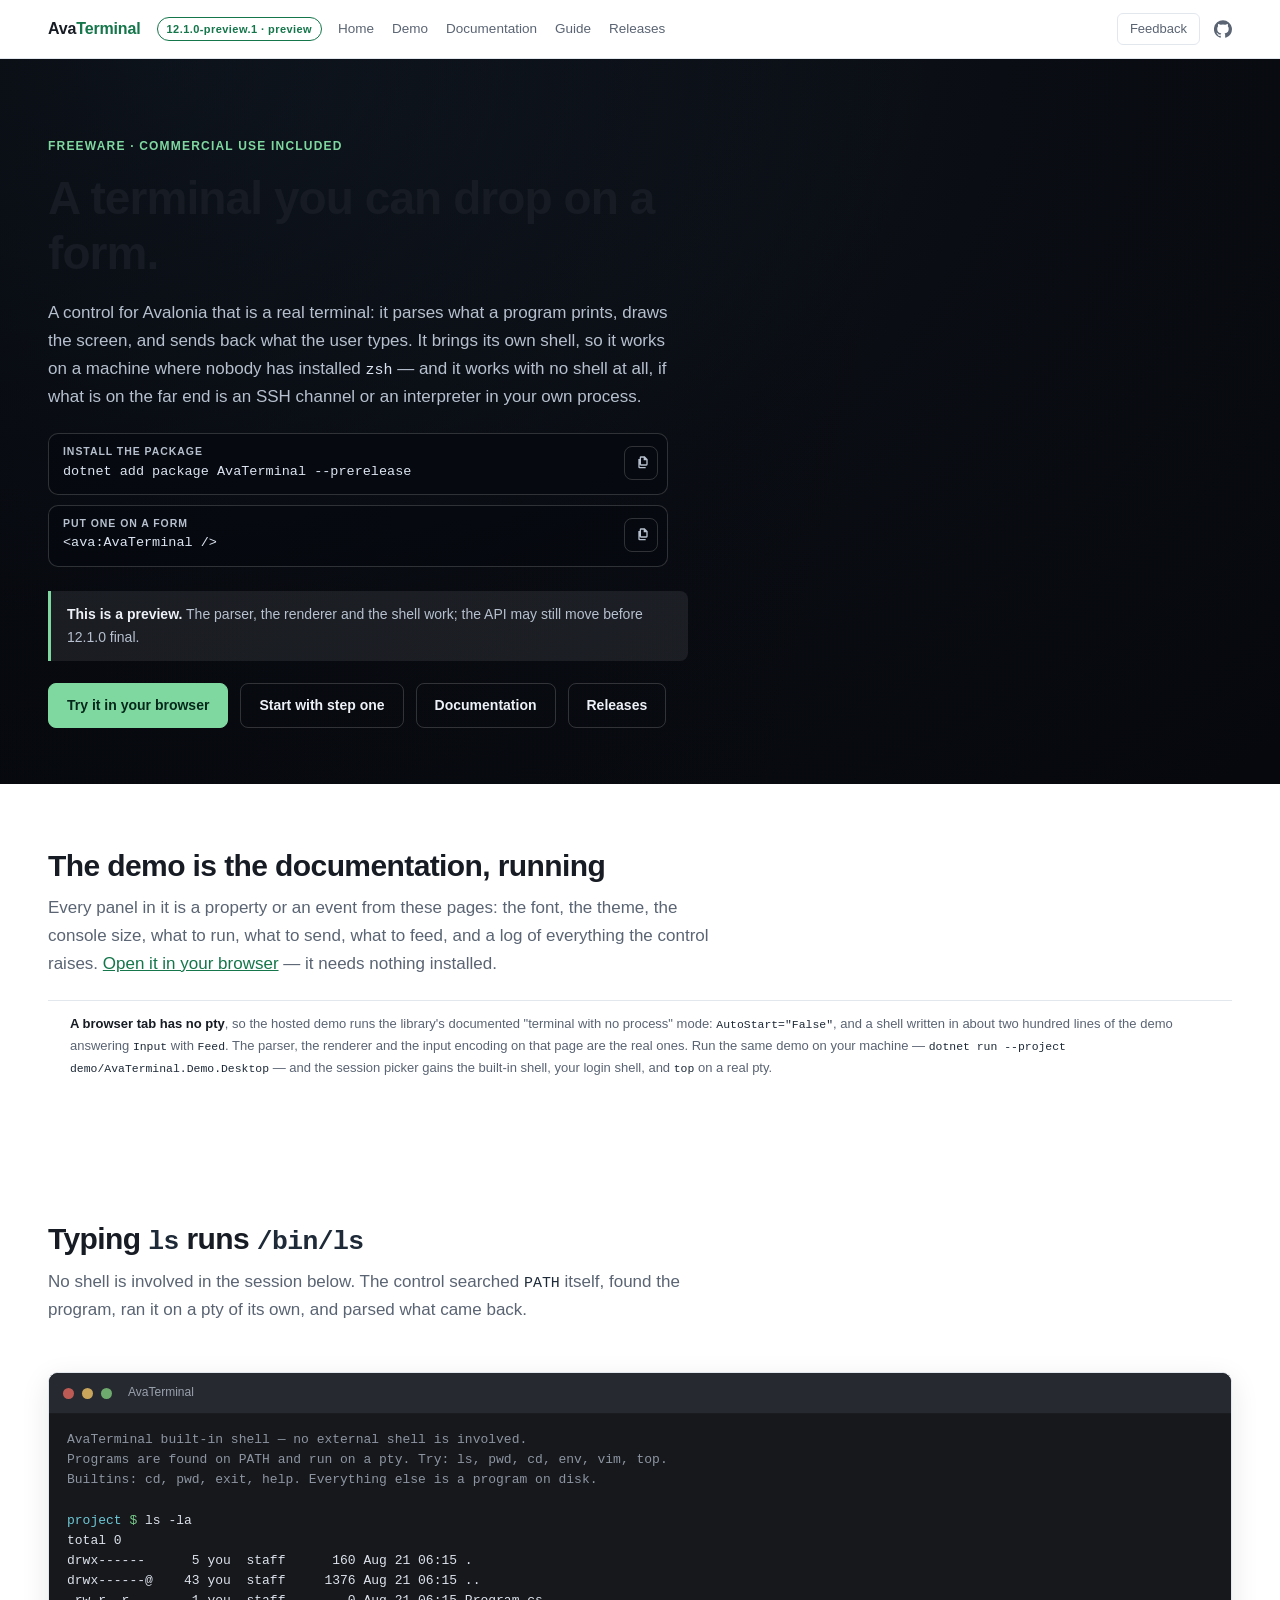
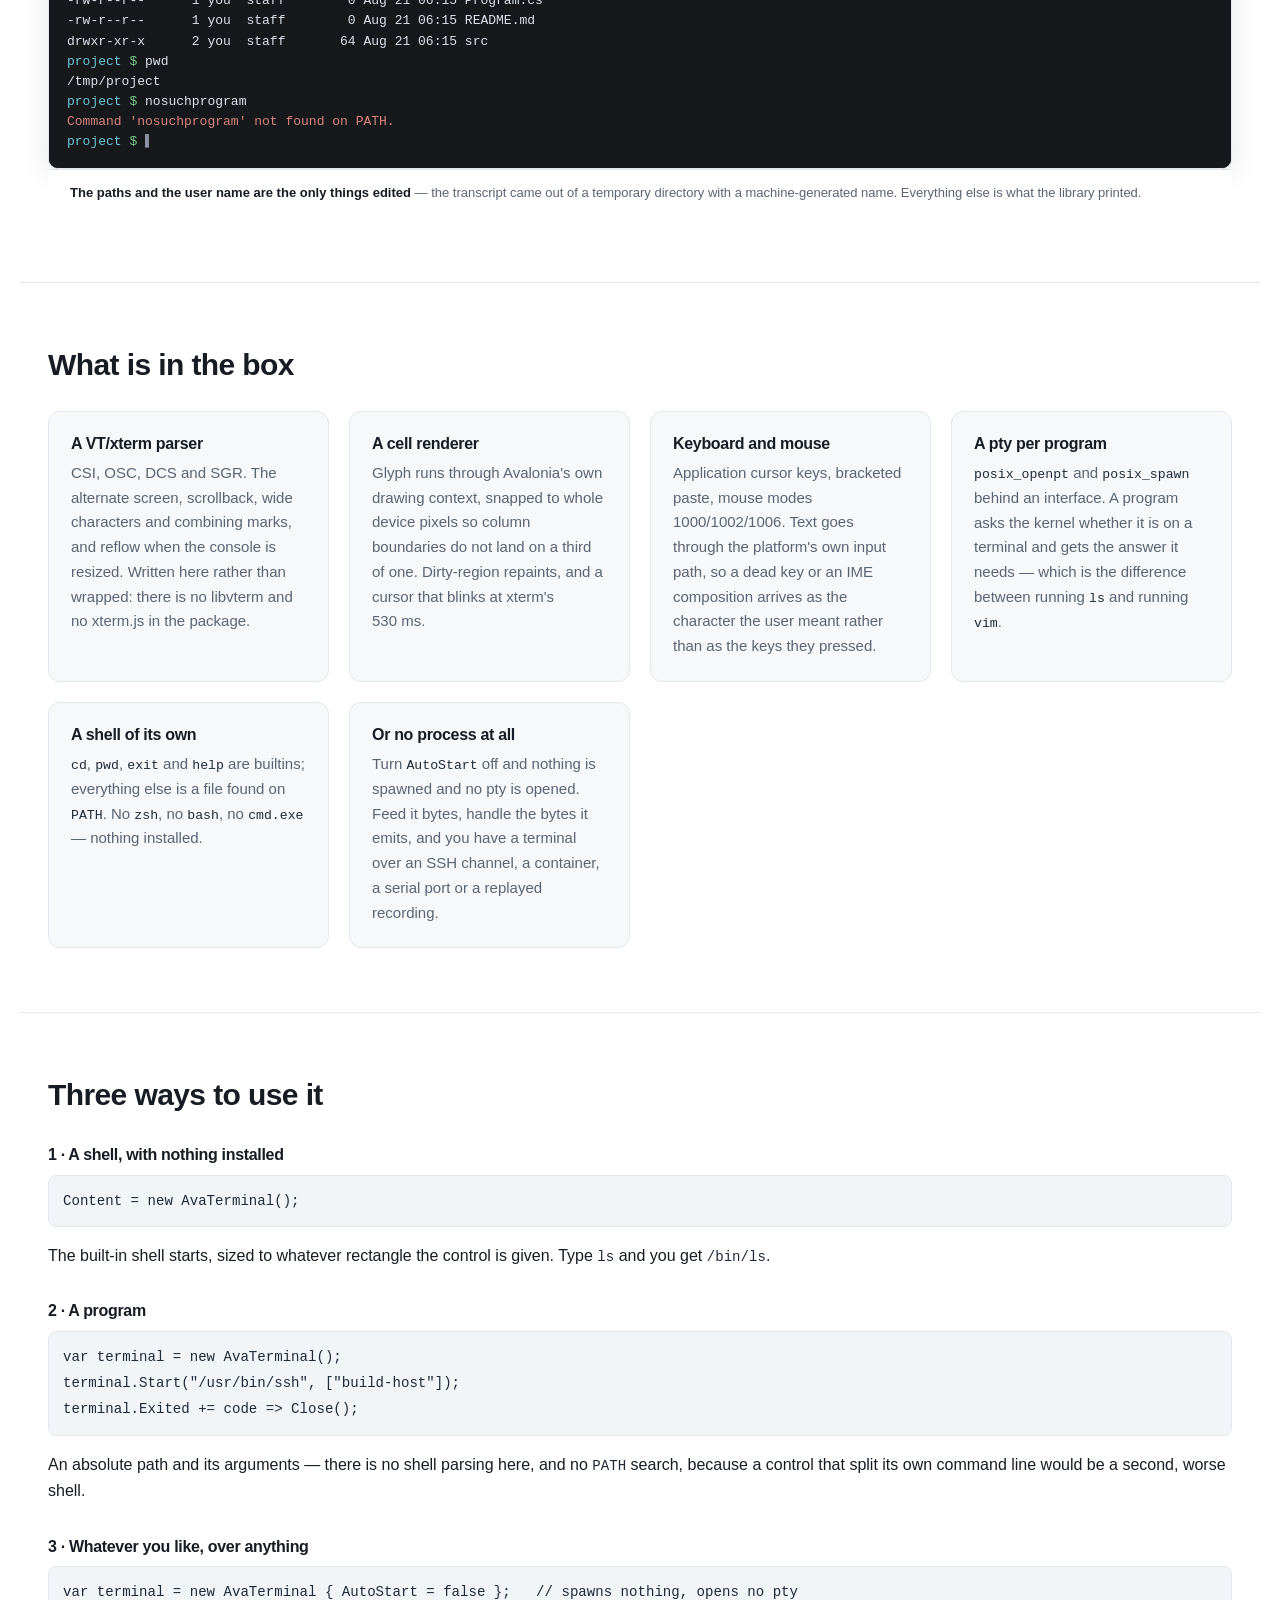
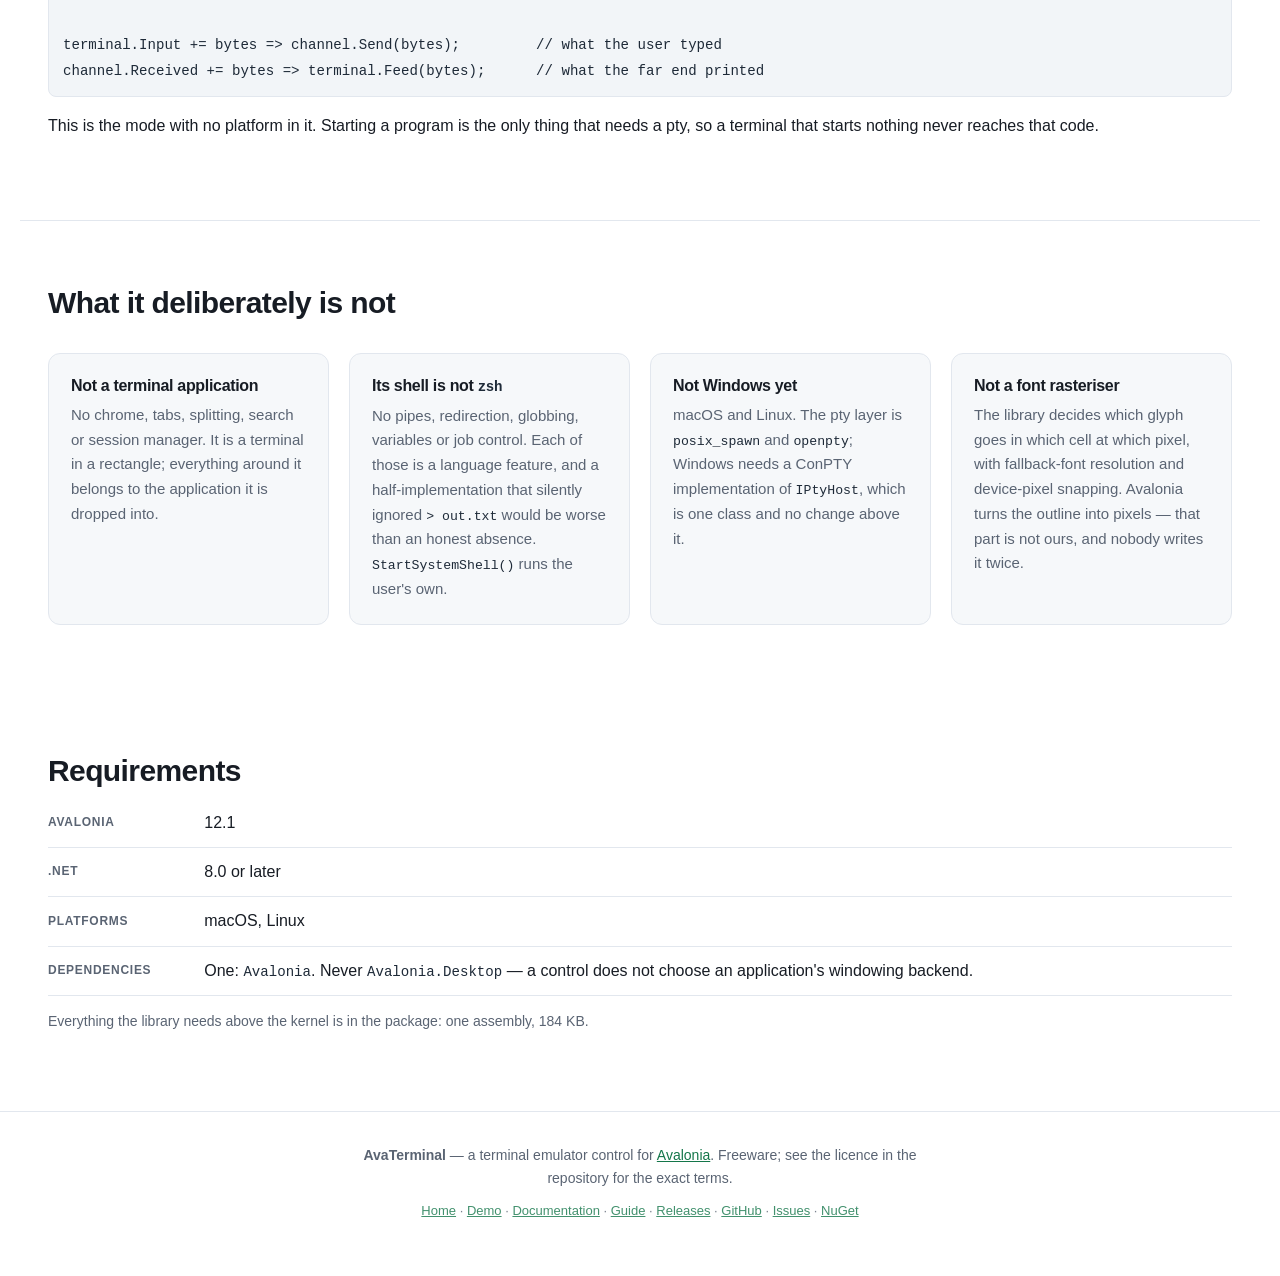
==== commit ade4e0ea: "Site updated for v12.1.0-preview.1" ====
--- a/docs/index.html
+++ b/docs/index.html
@@ -20,6 +20,7 @@
   <span class="tag">12.1.0-preview.1 · preview</span>
   <div class="links">
     <a href="index.html">Home</a>
+    <a href="demo/">Demo</a>
     <a href="documentation.html">Documentation</a>
     <a href="guide.html">Guide</a>
     <a href="releases.html">Releases</a>
@@ -75,13 +76,31 @@
     </p>
 
     <div class="hero-actions">
-      <a class="button primary" href="guide.html">Start with step one</a>
+      <a class="button primary" href="demo/">Try it in your browser</a>
+      <a class="button" href="guide.html">Start with step one</a>
       <a class="button" href="documentation.html">Documentation</a>
       <a class="button" href="releases.html">Releases</a>
     </div>
   </div>
 </section>
 </div>
+
+<section class="stage">
+  <h2>The demo is the documentation, running</h2>
+  <p class="lede">
+    Every panel in it is a property or an event from these pages: the font, the theme, the console
+    size, what to run, what to send, what to feed, and a log of everything the control raises.
+    <a href="demo/">Open it in your browser</a> — it needs nothing installed.
+  </p>
+  <p class="stage-note">
+    <strong>A browser tab has no pty</strong>, so the hosted demo runs the library's documented
+    "terminal with no process" mode: <code>AutoStart="False"</code>, and a shell written in about two
+    hundred lines of the demo answering <code>Input</code> with <code>Feed</code>. The parser, the
+    renderer and the input encoding on that page are the real ones. Run the same demo on your machine
+    — <code>dotnet run --project demo/AvaTerminal.Demo.Desktop</code> — and the session picker gains
+    the built-in shell, your login shell, and <code>top</code> on a real pty.
+  </p>
+</section>
 
 <section class="stage">
   <h2>Typing <code>ls</code> runs <code>/bin/ls</code></h2>
@@ -264,6 +283,7 @@
   </p>
   <p class="thin">
     <a href="index.html">Home</a> ·
+    <a href="demo/">Demo</a> ·
     <a href="documentation.html">Documentation</a> ·
     <a href="guide.html">Guide</a> ·
     <a href="releases.html">Releases</a> ·
